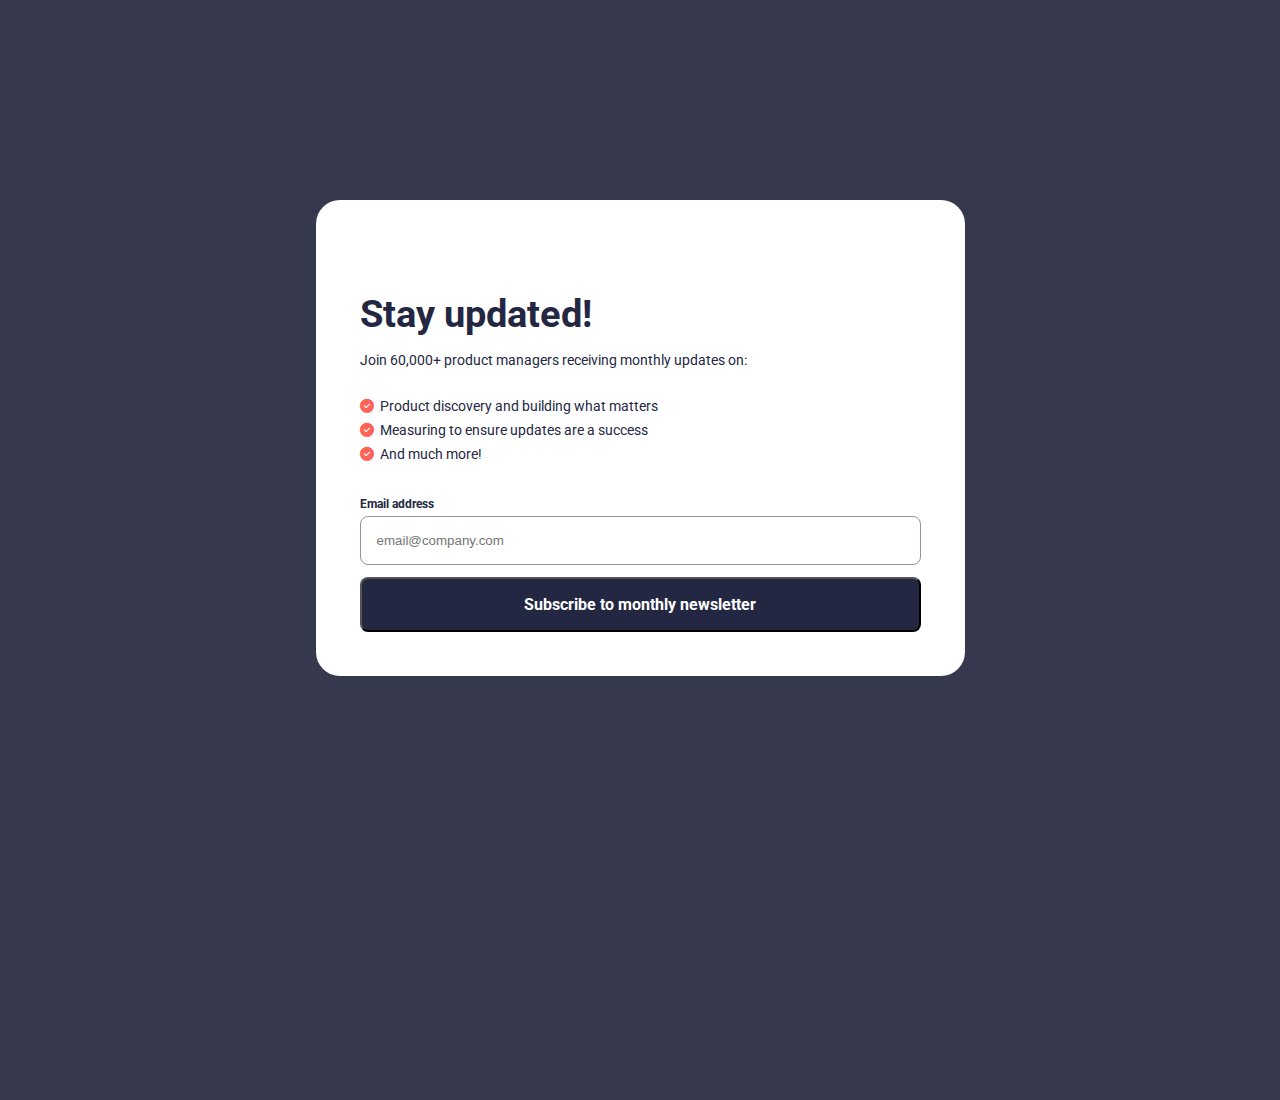
==== index.html @ 3ed4d762 "updated CSS and HTML codes" ====
<!DOCTYPE html>
<html lang="en">
<head>
  <meta charset="UTF-8">
  <meta name="viewport" content="width=device-width, initial-scale=1.0"> <!-- displays site properly based on user's device -->
  <section>
    <div class="col-1">
      <div class="col-1-info">
        <h1>Stay updated!</h1> 
        <p>Join 60,000+ product managers receiving monthly updates on:</p>

        <div class="col-1-list">
          
          <p><i class="fa fa-check-circle" aria-hidden="true"></i>&nbsp Product discovery and building what matters</p>
          <p><i class="fa fa-check-circle" aria-hidden="true"></i>&nbsp Measuring to ensure updates are a success</p>
          <p><i class="fa fa-check-circle" aria-hidden="true"></i>&nbsp And much more!</p>

        </div>

        <div>
          <form>
            <label for="email">Email address</label>
            <input placeholder="email@company.com" id="email" type="email" name="email">  
            <button>Subscribe to monthly newsletter</button>   
          </form>
        </div>   
      </div>   
    </div>

    <div class="col-2">
      <img src="./assets/images/illustration-sign-up-desktop.svg" alt="">
    </div>


  </section>
  <link rel="stylesheet" href="style.css">

  <link rel="stylesheet" href="https://cdnjs.cloudflare.com/ajax/libs/font-awesome/6.4.2/css/all.min.css">
  
  <title>Newsletter sign-up form with success message</title>

</head>
<body>


  

  
  
  

  
  

  

  <!-- Sign-up form end -->

  <!-- Success message start -->
<!-- 
  Thanks for subscribing!

  A confirmation email has been sent to ash@loremcompany.com. 
  Please open it and click the button inside to confirm your subscription.

  Dismiss message -->

</body>
</html>
---- style.css ----
@import url('https://fonts.googleapis.com/css2?family=Roboto:wght@400;700&display=swap');

*{
  margin: 0;
  box-sizing: border-box;  
}

body{
  background-color:hsl(235, 18%, 26%) ;
  width: 100vw;
  height: 100vh;
}

section{
  display: flex;
  max-width: fit-content;
  width: 900px;
  background-color:hsl(0, 0%, 100%) ;
  margin: auto;
  border-radius: 24px;
  justify-content: center;
  overflow: hidden;
  padding: 16px;
  margin-top: 200px;
}

.col-1 {
  align-items: center;
  padding: 28px;
  margin-top: 48px;
}

.col-1-info > h1 {
  font-family: 'Roboto', sans-serif;
  font-weight: 700;
  font-size: 38px;
  color: hsl(234, 29%, 20%);
  margin-bottom: 16px;
}

.col-1-info > p {
  padding-bottom: 16px;
}

.col-1-list {
  margin-top: 14px;
}

p {
  font-family: 'Roboto', sans-serif;
  font-weight: 400;
  font-size: 14px;
  color: hsl(234, 29%, 20%)
}

i {
  color: hsl(4, 100%, 67%);
} 

.col-1-list > p {
  padding-bottom: 8px;
}

form {
  margin-top: 24px;
}

label {
  font-family: 'Roboto', sans-serif;
  font-weight: 700;
  font-size: 12px;
  color: hsl(234, 29%, 20%);
}

input {
  padding: 16px;
  width: 100%;
  margin-bottom: 12px;
  border-radius: 8px;
  border: 0.25px hsl(231, 7%, 60%) solid;
  margin-top: 4px;
}

button {
  padding: 16px;
  width: 100%;
  border-radius: 8px;
  background-color: hsl(234, 29%, 20%);
  font-family: 'Roboto', sans-serif;
  font-weight: 700;
  font-size: 16px;
  color: white;
}
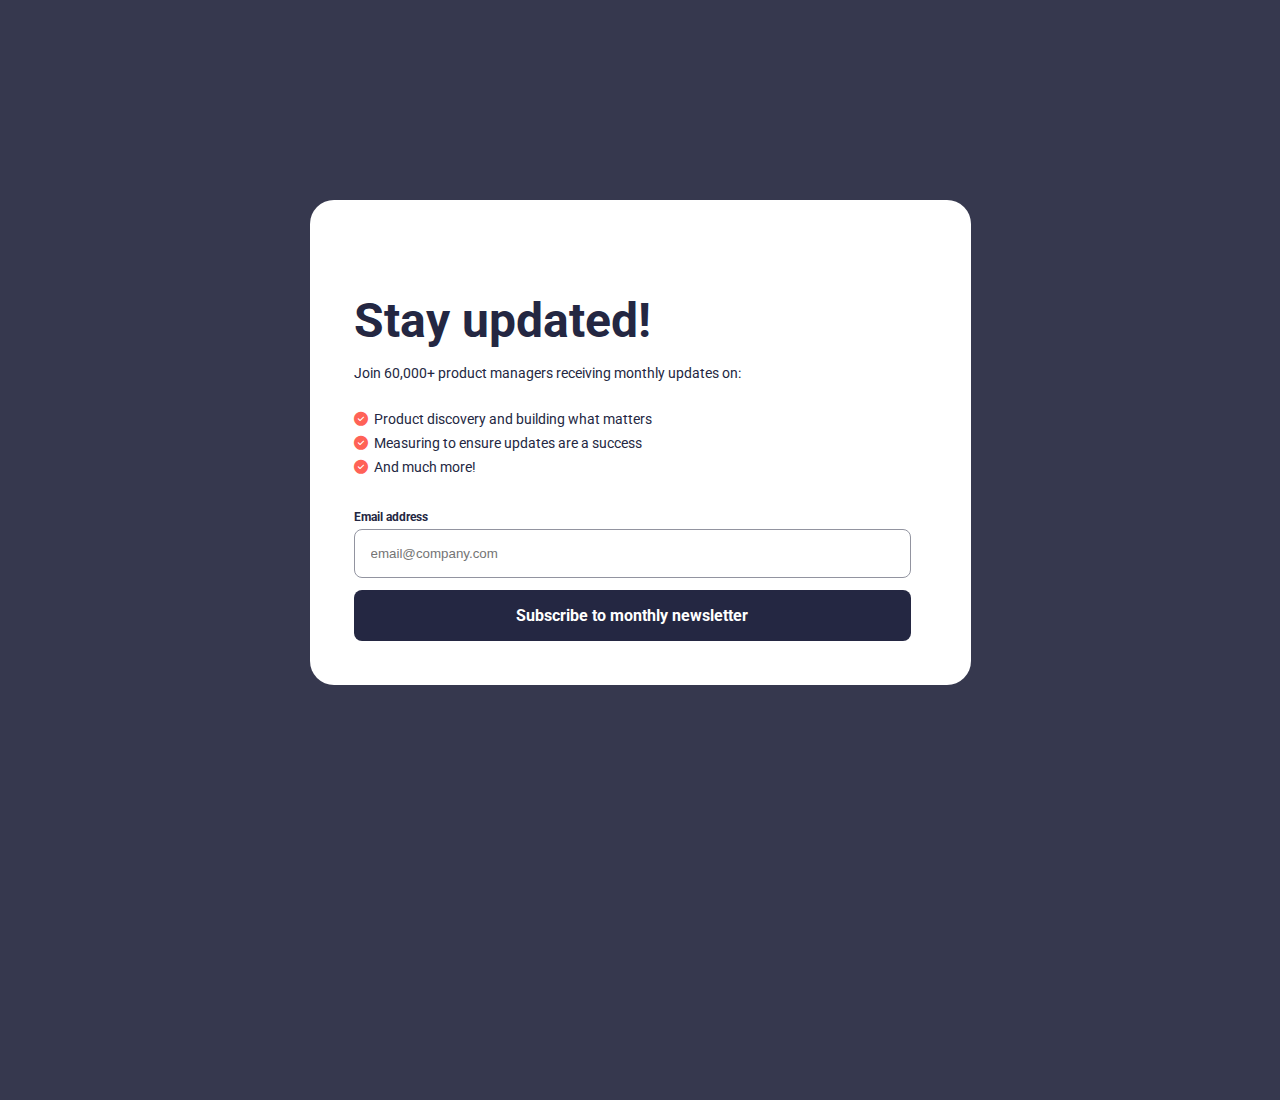
==== commit d9e26d15: "added new code" ====
--- a/index.html
+++ b/index.html
@@ -3,6 +3,16 @@
 <head>
   <meta charset="UTF-8">
   <meta name="viewport" content="width=device-width, initial-scale=1.0"> <!-- displays site properly based on user's device -->
+  
+  <link rel="stylesheet" href="style.css">
+
+  <link rel="stylesheet" href="https://cdnjs.cloudflare.com/ajax/libs/font-awesome/6.4.2/css/all.min.css">
+  
+  <title>Newsletter sign-up form with success message</title>
+
+</head>
+<body>
+
   <section>
     <div class="col-1">
       <div class="col-1-info">
@@ -33,16 +43,6 @@
 
 
   </section>
-  <link rel="stylesheet" href="style.css">
-
-  <link rel="stylesheet" href="https://cdnjs.cloudflare.com/ajax/libs/font-awesome/6.4.2/css/all.min.css">
-  
-  <title>Newsletter sign-up form with success message</title>
-
-</head>
-<body>
-
-
   
 
   
--- a/style.css
+++ b/style.css
@@ -27,13 +27,14 @@
 .col-1 {
   align-items: center;
   padding: 28px;
+  padding-right: 44px;
   margin-top: 48px;
 }
 
 .col-1-info > h1 {
   font-family: 'Roboto', sans-serif;
   font-weight: 700;
-  font-size: 38px;
+  font-size: 48px;
   color: hsl(234, 29%, 20%);
   margin-bottom: 16px;
 }
@@ -90,6 +91,20 @@
   font-weight: 700;
   font-size: 16px;
   color: white;
+  border: none;
 }
 
+input:focus {
+  border: 1px hsl(234, 29%, 20%) solid;
+}
 
+input:hover {
+  cursor: pointer;
+} 
+
+button:hover {
+  cursor: pointer;
+  background: linear-gradient(to right, #FF527B, hsl(4, 100%, 67%));
+  border: none;
+  filter: drop-shadow(5px 12px 16px hsla(4, 100%, 67%, 0.512));
+} 